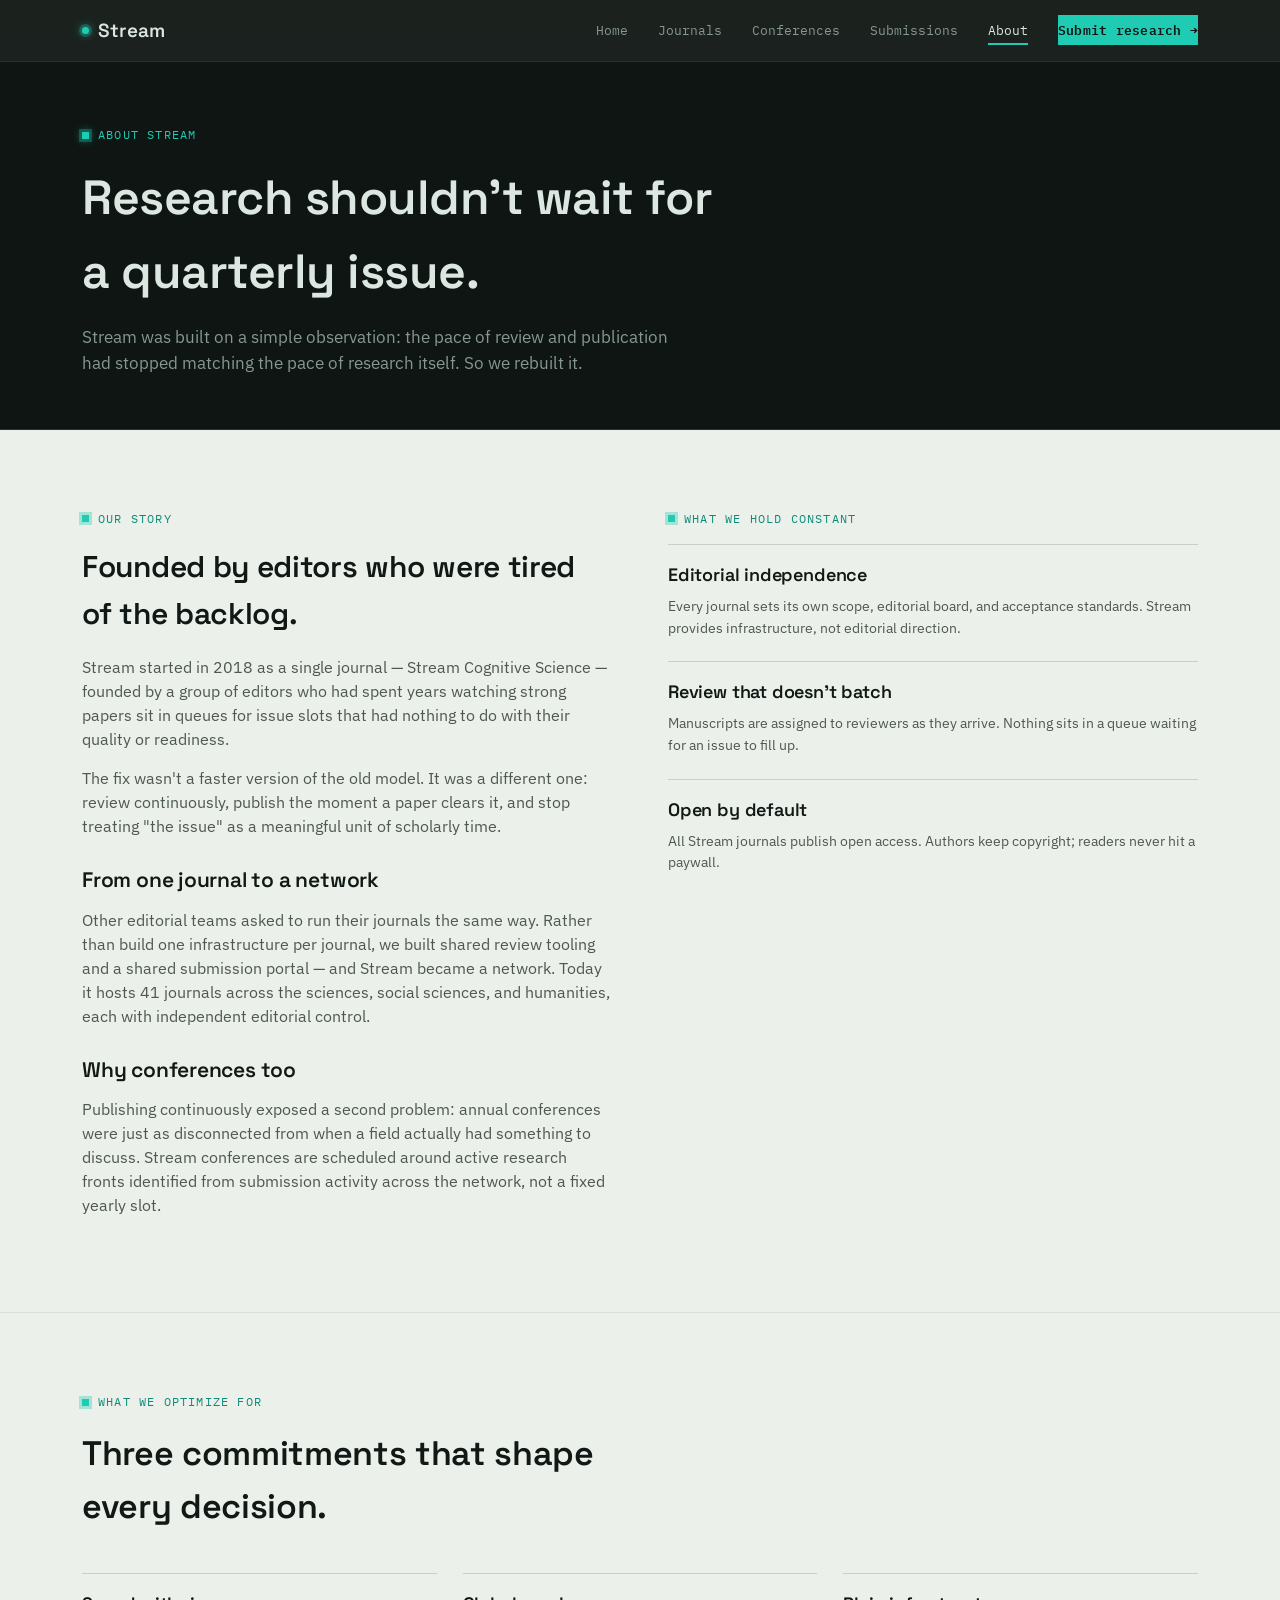
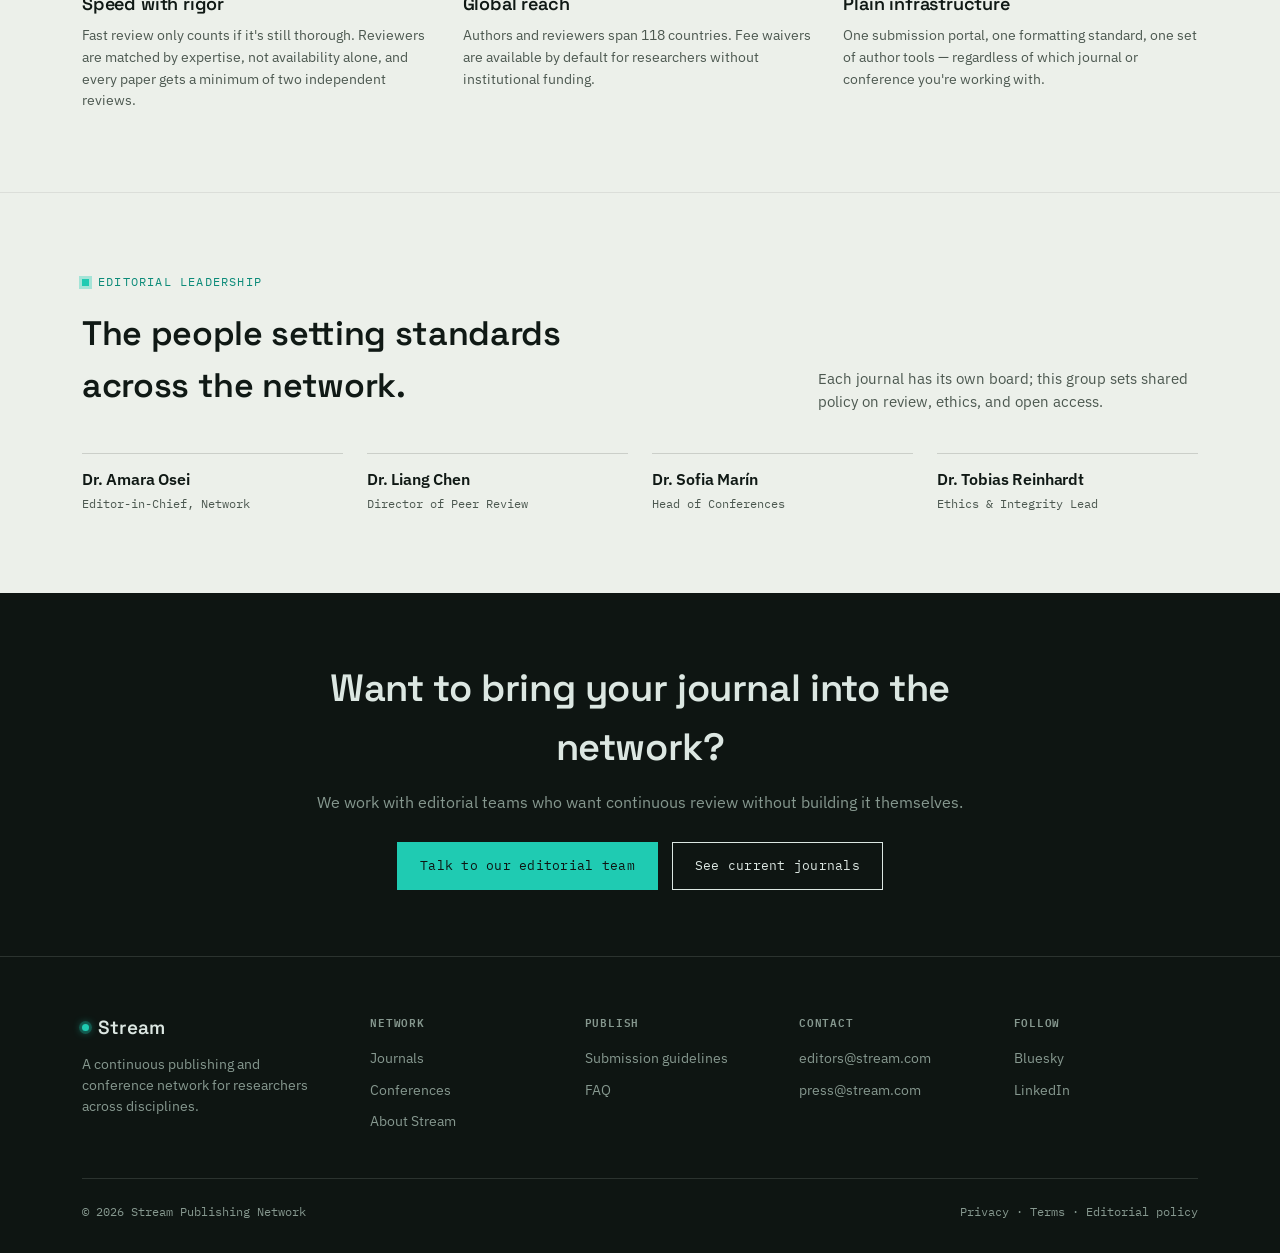
==== about.html @ e1306d45 "Initial commit" ====
<!DOCTYPE html>
<html lang="en">
<head>
<meta charset="UTF-8">
<meta name="viewport" content="width=device-width, initial-scale=1.0">
<title>About — Stream</title>
<meta name="description" content="Why Stream exists, how the network is run, and who's behind it.">
<link rel="stylesheet" href="style.css">
</head>
<body>

<header class="site-header">
  <nav class="nav">
    <a href="index.html" class="logo">
      <span class="live-dot"></span>Stream
    </a>
    <ul class="nav-links">
      <li><a href="index.html">Home</a></li>
      <li><a href="journals.html">Journals</a></li>
      <li><a href="conferences.html">Conferences</a></li>
      <li><a href="submissions.html">Submissions</a></li>
      <li><a href="about.html" class="active">About</a></li>
      <li><a href="submissions.html" class="nav-cta">Submit research →</a></li>
    </ul>
    <button class="nav-toggle" aria-label="Toggle menu"><span></span><span></span><span></span></button>
  </nav>
</header>

<section class="page-hero">
  <div class="wrap">
    <div class="eyebrow">About Stream</div>
    <h1>Research shouldn't wait for<br>a quarterly issue.</h1>
    <p class="lede">Stream was built on a simple observation: the pace of review and publication had stopped matching the pace of research itself. So we rebuilt it.</p>
  </div>
</section>

<section class="section">
  <div class="wrap two-col">
    <div class="prose reveal">
      <div class="eyebrow">Our story</div>
      <h2 style="font-size:30px;margin-bottom:18px;">Founded by editors who were tired of the backlog.</h2>
      <p>Stream started in 2018 as a single journal — Stream Cognitive Science — founded by a group of editors who had spent years watching strong papers sit in queues for issue slots that had nothing to do with their quality or readiness.</p>
      <p>The fix wasn't a faster version of the old model. It was a different one: review continuously, publish the moment a paper clears it, and stop treating "the issue" as a meaningful unit of scholarly time.</p>
      <h3>From one journal to a network</h3>
      <p>Other editorial teams asked to run their journals the same way. Rather than build one infrastructure per journal, we built shared review tooling and a shared submission portal — and Stream became a network. Today it hosts 41 journals across the sciences, social sciences, and humanities, each with independent editorial control.</p>
      <h3>Why conferences too</h3>
      <p>Publishing continuously exposed a second problem: annual conferences were just as disconnected from when a field actually had something to discuss. Stream conferences are scheduled around active research fronts identified from submission activity across the network, not a fixed yearly slot.</p>
    </div>
    <div class="reveal">
      <div class="eyebrow">What we hold constant</div>
      <div class="value-grid" style="grid-template-columns:1fr;gap:22px;">
        <div class="value-card">
          <h3>Editorial independence</h3>
          <p>Every journal sets its own scope, editorial board, and acceptance standards. Stream provides infrastructure, not editorial direction.</p>
        </div>
        <div class="value-card">
          <h3>Review that doesn't batch</h3>
          <p>Manuscripts are assigned to reviewers as they arrive. Nothing sits in a queue waiting for an issue to fill up.</p>
        </div>
        <div class="value-card">
          <h3>Open by default</h3>
          <p>All Stream journals publish open access. Authors keep copyright; readers never hit a paywall.</p>
        </div>
      </div>
    </div>
  </div>
</section>

<section class="section">
  <div class="wrap">
    <div class="section-head">
      <div>
        <div class="eyebrow">What we optimize for</div>
        <h2 class="reveal">Three commitments that shape every decision.</h2>
      </div>
    </div>
    <div class="value-grid">
      <div class="value-card reveal">
        <h3>Speed with rigor</h3>
        <p>Fast review only counts if it's still thorough. Reviewers are matched by expertise, not availability alone, and every paper gets a minimum of two independent reviews.</p>
      </div>
      <div class="value-card reveal">
        <h3>Global reach</h3>
        <p>Authors and reviewers span 118 countries. Fee waivers are available by default for researchers without institutional funding.</p>
      </div>
      <div class="value-card reveal">
        <h3>Plain infrastructure</h3>
        <p>One submission portal, one formatting standard, one set of author tools — regardless of which journal or conference you're working with.</p>
      </div>
    </div>
  </div>
</section>

<section class="section" style="border-bottom:none;">
  <div class="wrap">
    <div class="section-head">
      <div>
        <div class="eyebrow">Editorial leadership</div>
        <h2 class="reveal">The people setting standards across the network.</h2>
      </div>
      <p class="reveal">Each journal has its own board; this group sets shared policy on review, ethics, and open access.</p>
    </div>
    <div class="people-grid">
      <div class="person reveal"><h3>Dr. Amara Osei</h3><span>Editor-in-Chief, Network</span></div>
      <div class="person reveal"><h3>Dr. Liang Chen</h3><span>Director of Peer Review</span></div>
      <div class="person reveal"><h3>Dr. Sofia Marín</h3><span>Head of Conferences</span></div>
      <div class="person reveal"><h3>Dr. Tobias Reinhardt</h3><span>Ethics &amp; Integrity Lead</span></div>
    </div>
  </div>
</section>

<section class="cta-banner">
  <div class="wrap">
    <h2>Want to bring your journal into the network?</h2>
    <p>We work with editorial teams who want continuous review without building it themselves.</p>
    <div class="hero-actions">
      <a href="mailto:editors@stream.com" class="btn btn-primary">Talk to our editorial team</a>
      <a href="journals.html" class="btn btn-ghost">See current journals</a>
    </div>
  </div>
</section>

<footer class="site-footer">
  <div class="wrap">
    <div class="footer-top">
      <div class="footer-brand">
        <a href="index.html" class="logo">
          <span class="live-dot"></span>Stream
        </a>
        <p>A continuous publishing and conference network for researchers across disciplines.</p>
      </div>
      <div class="footer-col">
        <h4>Network</h4>
        <a href="journals.html">Journals</a>
        <a href="conferences.html">Conferences</a>
        <a href="about.html">About Stream</a>
      </div>
      <div class="footer-col">
        <h4>Publish</h4>
        <a href="submissions.html">Submission guidelines</a>
        <a href="submissions.html#faq">FAQ</a>
      </div>
      <div class="footer-col">
        <h4>Contact</h4>
        <a href="mailto:editors@stream.com">editors@stream.com</a>
        <a href="mailto:press@stream.com">press@stream.com</a>
      </div>
      <div class="footer-col">
        <h4>Follow</h4>
        <a href="#">Bluesky</a>
        <a href="#">LinkedIn</a>
      </div>
    </div>
    <div class="footer-bottom">
      <span>© 2026 Stream Publishing Network</span>
      <span>Privacy · Terms · Editorial policy</span>
    </div>
  </div>
</footer>

<script src="main.js"></script>
</body>
</html>
---- style.css ----
/* =========================================================
   STREAM — design tokens
   Concept: the visual language of a stream-gauge / hydrology
   instrument network, not an editorial journal. Dark instrument
   panel for chrome + data, pale "chart paper" for reading sections.
   ========================================================= */
@import url('https://fonts.googleapis.com/css2?family=Space+Grotesk:wght@400;500;600;700&family=IBM+Plex+Sans:wght@400;500;600&family=IBM+Plex+Mono:wght@400;500;600&display=swap');

:root{
  --ink: #0E1512;
  --ink-raised: #161F1B;
  --ink-line: rgba(220,231,227,0.14);
  --ink-line-soft: rgba(220,231,227,0.07);
  --on-dark: #DCE7E2;
  --on-dark-soft: #86988F;

  --paper: #ECF0EA;
  --paper-raised: #E1E8DF;
  --line: rgba(14,21,18,0.15);
  --line-soft: rgba(14,21,18,0.08);
  --text: #101915;
  --text-soft: #4C5850;

  --flow: #1FCBB2;
  --flow-deep: #0C8B79;
  --flow-glow: rgba(31,203,178,0.35);
  --amber: #FFB238;
  --alert: #FF6B4A;

  --display: 'Space Grotesk', 'Arial Narrow', sans-serif;
  --body: 'IBM Plex Sans', -apple-system, BlinkMacSystemFont, sans-serif;
  --mono: 'IBM Plex Mono', ui-monospace, monospace;

  --max: 1180px;
}

*{box-sizing:border-box;}
html{scroll-behavior:smooth;}
body{
  margin:0;
  background:var(--paper);
  color:var(--text);
  font-family:var(--body);
  font-size:16px;
  line-height:1.55;
  -webkit-font-smoothing:antialiased;
}
img{max-width:100%;display:block;}
a{color:inherit;text-decoration:none;}
ul{margin:0;padding:0;list-style:none;}
h1,h2,h3,h4{font-family:var(--display);font-weight:600;margin:0;letter-spacing:-.01em;}
p{margin:0;}

.wrap{max-width:var(--max);margin:0 auto;padding:0 32px;}
@media (max-width:640px){.wrap{padding:0 20px;}}

/* -------------------- eyebrow / station label -------------------- */
.eyebrow{
  display:flex;align-items:center;gap:9px;
  font-family:var(--mono);font-size:12px;letter-spacing:.1em;text-transform:uppercase;
  color:var(--flow-deep);margin-bottom:16px;
}
.eyebrow::before{
  content:"";width:7px;height:7px;flex-shrink:0;
  background:var(--flow);
  box-shadow:0 0 0 3px var(--flow-glow);
}
.hero .eyebrow, .page-hero .eyebrow{color:var(--flow);}
.hero .eyebrow::before, .page-hero .eyebrow::before{box-shadow:0 0 0 3px rgba(31,203,178,.28), 0 0 10px var(--flow);}

/* -------------------- header / nav (permanent instrument bar) -------------------- */
.site-header{
  position:sticky;top:0;z-index:50;
  background:rgba(14,21,18,0.94);
  backdrop-filter:blur(10px);
  border-bottom:1px solid var(--ink-line-soft);
}
.nav{
  display:flex;align-items:center;justify-content:space-between;
  padding:16px 32px;max-width:var(--max);margin:0 auto;
}
.logo{
  font-family:var(--display);font-size:19px;font-weight:600;letter-spacing:.01em;
  display:flex;align-items:center;gap:9px;color:var(--on-dark);
}
.logo .live-dot{
  width:7px;height:7px;border-radius:50%;background:var(--flow);
  box-shadow:0 0 0 3px rgba(31,203,178,.25),0 0 8px var(--flow);
  animation:pulse 2.4s ease-in-out infinite;flex-shrink:0;
}
.logo svg{display:none;}
@keyframes pulse{0%,100%{opacity:1;}50%{opacity:.35;}}
.nav-links{display:flex;align-items:center;gap:30px;font-family:var(--mono);font-size:13px;}
.nav-links a{position:relative;padding:4px 0;color:var(--on-dark-soft);transition:color .2s ease;}
.nav-links a:hover, .nav-links a.active{color:var(--on-dark);}
.nav-links a.active::after{content:"";position:absolute;left:0;right:0;bottom:-2px;height:2px;background:var(--flow);}
.nav-cta{
  background:var(--flow);color:var(--ink) !important;padding:9px 16px;
  font-size:12.5px;letter-spacing:.02em;font-weight:600;
  transition:background .2s ease, transform .2s ease;
}
.nav-cta:hover{background:var(--on-dark);transform:translateY(-1px);}
.nav-toggle{display:none;background:none;border:0;cursor:pointer;padding:6px;}
.nav-toggle span{display:block;width:22px;height:2px;background:var(--on-dark);margin:5px 0;transition:.2s;}

@media (max-width:860px){
  .nav-links{
    position:fixed;inset:0 0 auto auto;top:57px;right:0;
    background:var(--ink-raised);flex-direction:column;align-items:flex-start;
    width:min(78vw,320px);height:calc(100vh - 57px);padding:30px 28px;gap:22px;
    border-left:1px solid var(--ink-line);
    transform:translateX(100%);transition:transform .3s ease;
  }
  .nav-links.open{transform:translateX(0);}
  .nav-toggle{display:block;}
  .nav-cta{margin-top:6px;}
}

/* -------------------- buttons -------------------- */
.btn{
  display:inline-flex;align-items:center;gap:8px;font-family:var(--mono);font-size:13px;
  letter-spacing:.02em;padding:13px 22px;border:1px solid var(--text);cursor:pointer;
  transition:all .2s ease;
}
.btn-primary{background:var(--text);color:var(--paper);}
.btn-primary:hover{background:var(--flow-deep);border-color:var(--flow-deep);color:#fff;transform:translateY(-1px);}
.btn-ghost{background:transparent;color:var(--text);}
.btn-ghost:hover{background:var(--text);color:var(--paper);}
.btn-arrow{transition:transform .2s ease;}
.btn:hover .btn-arrow{transform:translateX(3px);}

.hero .btn, .page-hero .btn, .cta-banner .btn{border-color:var(--on-dark);color:var(--on-dark);}
.hero .btn-primary, .page-hero .btn-primary, .cta-banner .btn-primary{background:var(--flow);border-color:var(--flow);color:var(--ink);}
.hero .btn-primary:hover, .page-hero .btn-primary:hover, .cta-banner .btn-primary:hover{background:var(--on-dark);border-color:var(--on-dark);}
.hero .btn-ghost:hover, .page-hero .btn-ghost:hover, .cta-banner .btn-ghost:hover{background:var(--on-dark);color:var(--ink);}

/* -------------------- hero: instrument panel + hydrograph -------------------- */
.hero{
  position:relative;overflow:hidden;padding:88px 0 0;
  background:var(--ink);color:var(--on-dark);
  border-bottom:1px solid var(--ink-line);
}
.hero-grid{display:grid;grid-template-columns:1.1fr .9fr;gap:20px;align-items:end;}
.hero-inner{position:relative;z-index:1;padding-bottom:56px;}
.hero h1{font-size:clamp(36px,5.2vw,58px);line-height:1.04;color:var(--on-dark);}
.hero h1 em{color:var(--flow);font-style:normal;}
.hero p.lede{font-size:17.5px;color:var(--on-dark-soft);max-width:480px;margin-top:20px;font-family:var(--body);}
.hero-actions{display:flex;gap:14px;margin-top:32px;flex-wrap:wrap;}

.gauge-panel{
  position:relative;border:1px solid var(--ink-line);background:var(--ink-raised);
  padding:20px 22px 0;align-self:end;
}
.gauge-head{display:flex;justify-content:space-between;align-items:baseline;font-family:var(--mono);font-size:11px;letter-spacing:.06em;color:var(--on-dark-soft);text-transform:uppercase;padding-bottom:14px;border-bottom:1px solid var(--ink-line-soft);}
.gauge-head b{color:var(--flow);font-weight:600;}
.gauge-svg{width:100%;height:auto;display:block;}
.gauge-foot{display:flex;justify-content:space-between;font-family:var(--mono);font-size:11px;color:var(--on-dark-soft);padding:12px 0 18px;}
.gauge-foot .reading{color:var(--flow);font-size:20px;font-weight:600;font-family:var(--display);}

.page-hero{padding:64px 0 52px;background:var(--ink);color:var(--on-dark);border-bottom:1px solid var(--ink-line);}
.page-hero h1{font-size:clamp(32px,4.6vw,48px);color:var(--on-dark);}
.page-hero p.lede{font-size:17px;color:var(--on-dark-soft);max-width:600px;margin-top:14px;font-family:var(--body);}

/* -------------------- confluence stat strip (dark readout) -------------------- */
.confluence{background:var(--ink-raised);border-bottom:1px solid var(--ink-line);}
.confluence .wrap{display:grid;grid-template-columns:repeat(4,1fr);padding:26px 32px;}
.confluence-item{padding:0 24px;border-left:1px solid var(--ink-line);}
.confluence-item:first-child{border-left:none;padding-left:0;}
.confluence-num{font-family:var(--display);font-size:28px;color:var(--flow);text-shadow:0 0 18px rgba(31,203,178,.3);}
.confluence-label{font-family:var(--mono);font-size:11px;letter-spacing:.07em;text-transform:uppercase;color:var(--on-dark-soft);margin-top:5px;}
@media (max-width:760px){.confluence .wrap{grid-template-columns:repeat(2,1fr);gap:22px 0;}.confluence-item{border-left:none;padding-left:0;}}

/* -------------------- section rhythm -------------------- */
.section{padding:80px 0;border-bottom:1px solid var(--line-soft);}
.section-head{display:flex;justify-content:space-between;align-items:flex-end;gap:20px;margin-bottom:40px;flex-wrap:wrap;}
.section-head h2{font-size:clamp(26px,3.4vw,34px);max-width:520px;}
.section-head p{color:var(--text-soft);max-width:380px;font-size:14.5px;}

/* -------------------- tributary / journal cards (gauge station plaques) -------------------- */
.tributaries{display:grid;grid-template-columns:repeat(auto-fit,minmax(258px,1fr));gap:1px;background:var(--line);border:1px solid var(--line);}
.trib-card{background:var(--paper);padding:26px 24px;transition:background .2s ease;}
.trib-card:hover{background:var(--paper-raised);}
.trib-code{font-family:var(--mono);font-size:11px;color:var(--text-soft);letter-spacing:.05em;display:flex;justify-content:space-between;align-items:center;}
.trib-code .dot{width:5px;height:5px;background:var(--flow);border-radius:50%;box-shadow:0 0 0 2px var(--flow-glow);}
.trib-card h3{font-size:19px;margin-top:12px;line-height:1.25;}
.trib-card p{color:var(--text-soft);font-size:14px;margin-top:9px;}
.trib-spark{width:100%;height:34px;margin-top:16px;display:block;}
.trib-meta{margin-top:10px;font-family:var(--mono);font-size:11.5px;color:var(--text-soft);display:flex;gap:14px;border-top:1px solid var(--line-soft);padding-top:12px;}

/* -------------------- conference stops (gauge network route) -------------------- */
.river-map{position:relative;padding-left:30px;border-left:2px solid var(--line);background-image:repeating-linear-gradient(to bottom, var(--line) 0 1px, transparent 1px 24px);background-position:-2px 0;background-size:2px 100%;background-repeat:repeat-y;}
.stop{position:relative;padding-bottom:42px;}
.stop:last-child{padding-bottom:0;}
.stop::before{
  content:"";position:absolute;left:-37px;top:4px;width:10px;height:10px;
  background:var(--paper);border:2px solid var(--flow-deep);
}
.stop-date{font-family:var(--mono);font-size:12px;color:var(--flow-deep);letter-spacing:.04em;}
.stop h3{font-size:21px;margin-top:7px;}
.stop p{color:var(--text-soft);margin-top:8px;font-size:14.5px;max-width:560px;}
.stop-loc{font-family:var(--mono);font-size:12px;color:var(--text-soft);margin-top:10px;display:block;}

/* -------------------- process -------------------- */
.process{display:grid;grid-template-columns:repeat(4,1fr);gap:26px;}
.process-step{border-top:2px solid var(--text);padding-top:16px;}
.process-num{font-family:var(--mono);font-size:11px;color:var(--flow-deep);}
.process-step h3{font-size:18px;margin-top:9px;}
.process-step p{font-size:13.5px;color:var(--text-soft);margin-top:7px;}
@media (max-width:860px){.process{grid-template-columns:repeat(2,1fr);}}
@media (max-width:520px){.process{grid-template-columns:1fr;}}

/* -------------------- dispatches -------------------- */
.dispatches{display:grid;grid-template-columns:repeat(3,1fr);gap:1px;background:var(--line);border:1px solid var(--line);}
.dispatch{background:var(--paper);padding:28px 24px;}
.dispatch blockquote{font-family:var(--display);font-weight:500;font-size:17px;line-height:1.4;margin:0;color:var(--text);}
.dispatch cite{display:block;margin-top:15px;font-style:normal;font-family:var(--mono);font-size:11.5px;color:var(--text-soft);}
@media (max-width:860px){.dispatches{grid-template-columns:1fr;}}

/* -------------------- cta banner -------------------- */
.cta-banner{background:var(--ink);color:var(--on-dark);padding:66px 0;text-align:center;border-bottom:1px solid var(--ink-line);}
.cta-banner h2{color:var(--on-dark);font-size:clamp(26px,3.6vw,38px);max-width:620px;margin:0 auto;}
.cta-banner p{color:var(--on-dark-soft);margin-top:13px;font-size:15.5px;}
.cta-banner .hero-actions{justify-content:center;margin-top:28px;}

/* -------------------- footer -------------------- */
.site-footer{padding:56px 0 32px;background:var(--ink);color:var(--on-dark);}
.footer-top{display:grid;grid-template-columns:1.4fr repeat(4,1fr);gap:30px;padding-bottom:40px;border-bottom:1px solid var(--ink-line);}
.footer-brand .logo{margin-bottom:12px;color:var(--on-dark);}
.footer-brand p{color:var(--on-dark-soft);font-size:13.5px;max-width:240px;}
.footer-col h4{font-family:var(--mono);font-size:11px;letter-spacing:.07em;text-transform:uppercase;color:var(--on-dark-soft);margin-bottom:13px;}
.footer-col a{display:block;font-size:14px;padding:5px 0;color:var(--on-dark-soft);transition:color .15s ease;}
.footer-col a:hover{color:var(--flow);}
.footer-bottom{display:flex;justify-content:space-between;padding-top:24px;font-family:var(--mono);font-size:11.5px;color:var(--on-dark-soft);flex-wrap:wrap;gap:10px;}
@media (max-width:860px){.footer-top{grid-template-columns:repeat(2,1fr);}}
@media (max-width:520px){.footer-top{grid-template-columns:1fr;}}

/* -------------------- generic content blocks -------------------- */
.two-col{display:grid;grid-template-columns:1fr 1fr;gap:56px;}
@media (max-width:860px){.two-col{grid-template-columns:1fr;}}
.prose p{color:var(--text-soft);font-size:15.5px;margin-bottom:15px;}
.prose h3{font-size:21px;margin:26px 0 11px;}

.value-grid{display:grid;grid-template-columns:repeat(3,1fr);gap:26px;}
@media (max-width:760px){.value-grid{grid-template-columns:1fr;}}
.value-card{padding-top:16px;border-top:1px solid var(--line);}
.value-card h3{font-size:18px;margin-bottom:7px;}
.value-card p{color:var(--text-soft);font-size:14px;}

.people-grid{display:grid;grid-template-columns:repeat(4,1fr);gap:24px;}
@media (max-width:860px){.people-grid{grid-template-columns:repeat(2,1fr);}}
.person{padding-top:13px;border-top:1px solid var(--line);}
.person h3{font-size:15.5px;font-family:var(--body);font-weight:600;}
.person span{display:block;font-family:var(--mono);font-size:11.5px;color:var(--text-soft);margin-top:4px;}

.checklist{display:flex;flex-direction:column;gap:13px;}
.checklist li{display:flex;gap:12px;font-size:14.5px;color:var(--text-soft);align-items:flex-start;}
.checklist li::before{content:"—";color:var(--flow-deep);flex-shrink:0;font-family:var(--mono);}

table.timeline{width:100%;border-collapse:collapse;margin-top:6px;}
table.timeline th{font-family:var(--mono);font-size:11px;text-transform:uppercase;letter-spacing:.06em;color:var(--text-soft);text-align:left;padding:10px 14px;border-bottom:1px solid var(--line);}
table.timeline td{padding:13px 14px;border-bottom:1px solid var(--line-soft);font-size:14px;}
table.timeline td:first-child{font-family:var(--mono);color:var(--flow-deep);white-space:nowrap;}

.faq-item{border-top:1px solid var(--line);padding:20px 0;}
.faq-item h3{font-size:16.5px;margin-bottom:7px;}
.faq-item p{color:var(--text-soft);font-size:14px;}

.filter-row{display:flex;gap:10px;flex-wrap:wrap;margin-bottom:34px;}
.filter-pill{font-family:var(--mono);font-size:12px;padding:8px 16px;border:1px solid var(--line);color:var(--text-soft);cursor:pointer;transition:all .15s ease;background:transparent;}
.filter-pill:hover, .filter-pill.active{border-color:var(--flow-deep);color:var(--flow-deep);background:var(--paper-raised);}

/* scroll reveal */
.reveal{opacity:0;transform:translateY(14px);transition:opacity .6s ease, transform .6s ease;}
.reveal.in{opacity:1;transform:translateY(0);}
@media (prefers-reduced-motion: reduce){
  .reveal{opacity:1;transform:none;transition:none;}
  .logo .live-dot{animation:none;}
  html{scroll-behavior:auto;}
}
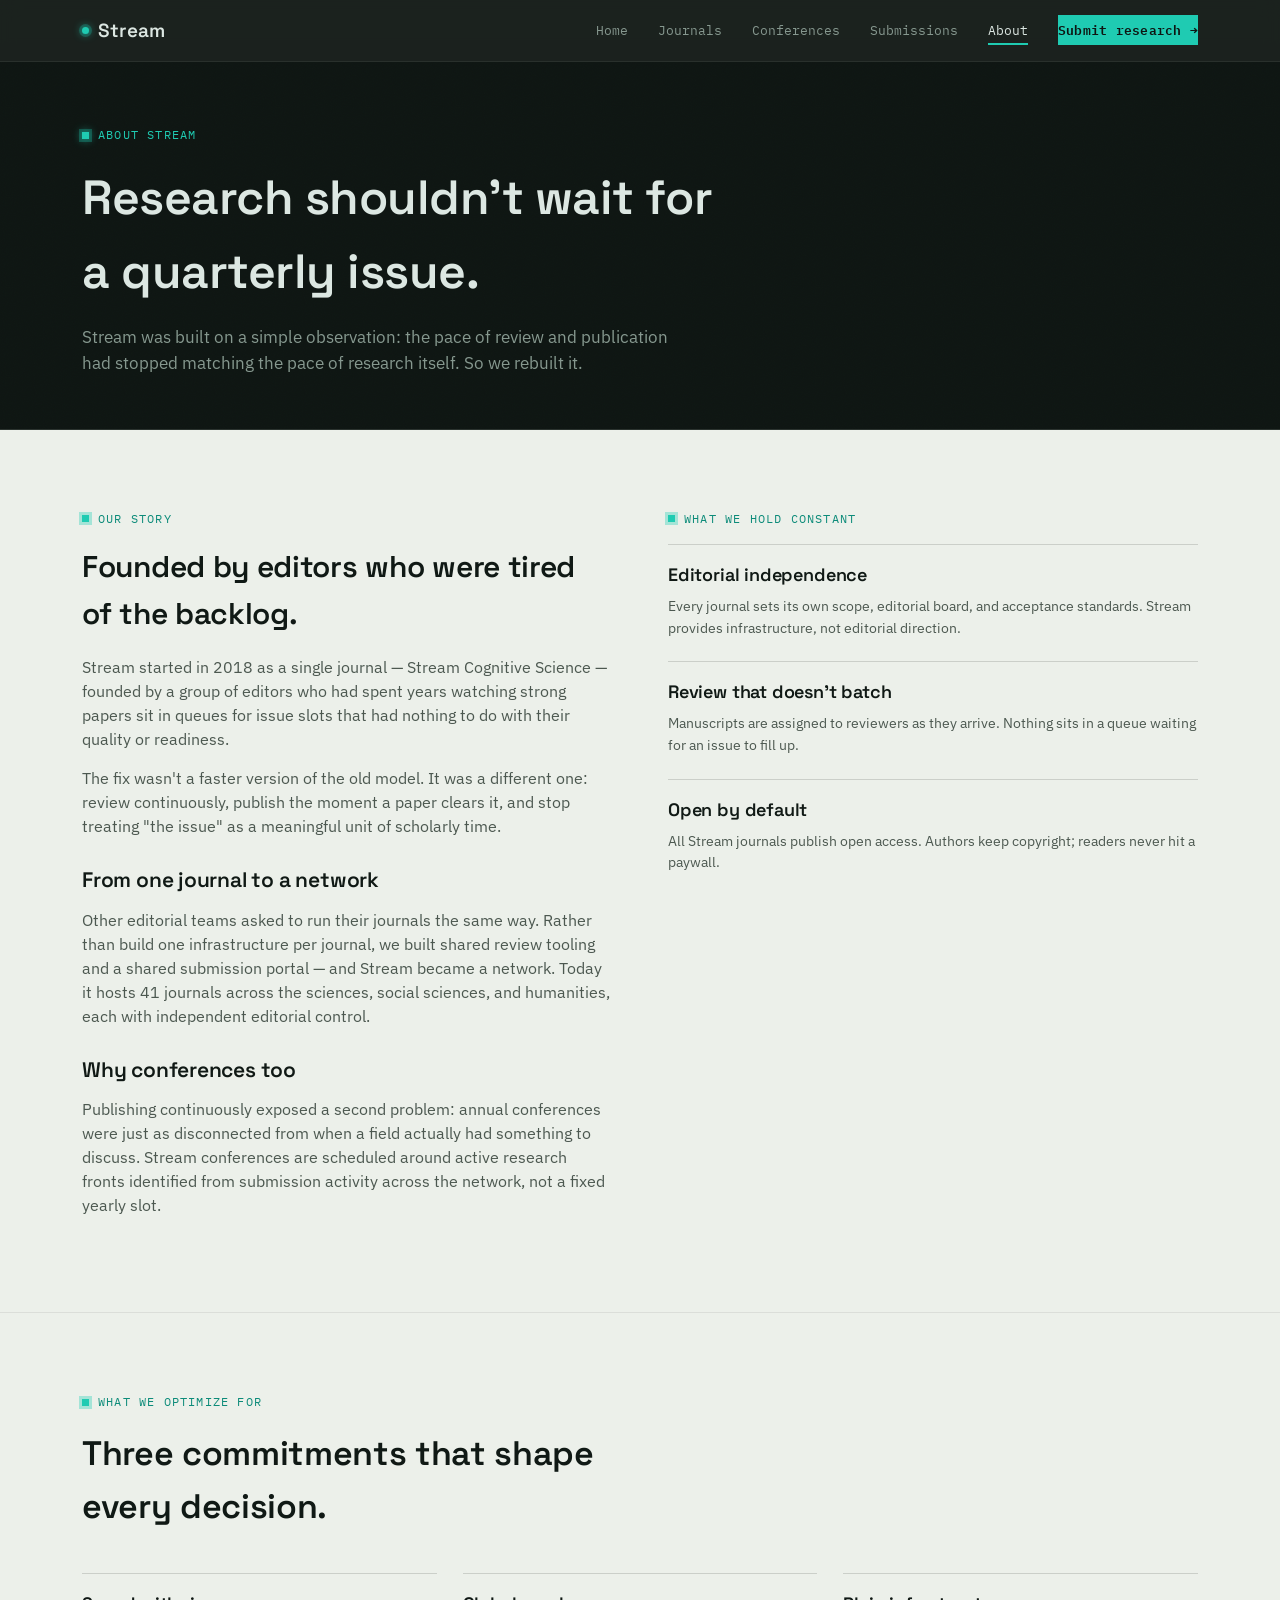
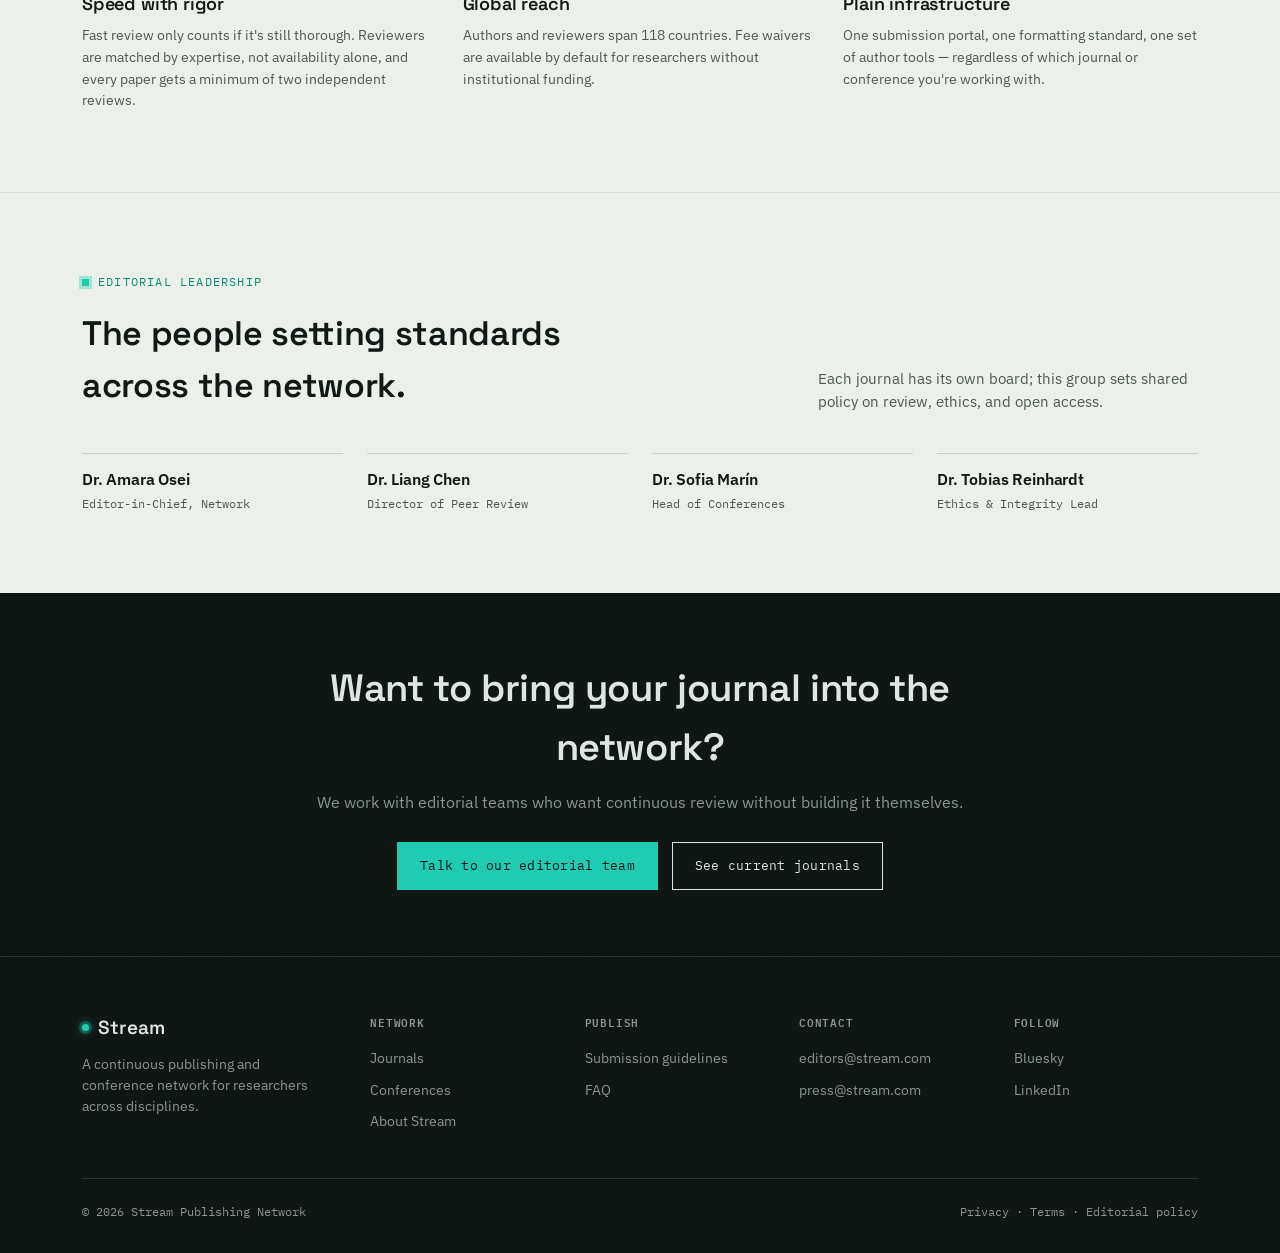
==== commit 6ff8b10d: "Initial commit" ====
--- a/about.html
+++ b/about.html
@@ -20,7 +20,7 @@
       <li><a href="conferences.html">Conferences</a></li>
       <li><a href="submissions.html">Submissions</a></li>
       <li><a href="about.html" class="active">About</a></li>
-      <li><a href="submissions.html" class="nav-cta">Submit research →</a></li>
+      <li><a href="submissions.html#submission-form" class="nav-cta">Submit research →</a></li>
     </ul>
     <button class="nav-toggle" aria-label="Toggle menu"><span></span><span></span><span></span></button>
   </nav>
--- a/style.css
+++ b/style.css
@@ -269,6 +269,105 @@
 .filter-pill{font-family:var(--mono);font-size:12px;padding:8px 16px;border:1px solid var(--line);color:var(--text-soft);cursor:pointer;transition:all .15s ease;background:transparent;}
 .filter-pill:hover, .filter-pill.active{border-color:var(--flow-deep);color:var(--flow-deep);background:var(--paper-raised);}
 
+/* -------------------- submission form -------------------- */
+.submit-form{max-width:820px;}
+.form-grid{display:grid;grid-template-columns:1fr 1fr;gap:20px 24px;margin-bottom:28px;}
+.field{display:flex;flex-direction:column;gap:7px;}
+.field-wide{grid-column:1 / -1;}
+.field label{font-family:var(--mono);font-size:12px;letter-spacing:.03em;color:var(--text-soft);}
+.field input[type=text], .field input[type=email], .field select, .field textarea, .field input[type=file]{
+  font-family:var(--body);font-size:14.5px;padding:11px 13px;border:1px solid var(--line);
+  background:var(--paper-raised);color:var(--text);width:100%;
+}
+.field input:focus, .field select:focus, .field textarea:focus{outline:none;border-color:var(--flow-deep);}
+.field textarea{resize:vertical;font-family:var(--body);}
+.checkbox-field label{flex-direction:row;align-items:flex-start;gap:10px;font-family:var(--body);font-size:13.5px;color:var(--text-soft);}
+.checkbox-field input{margin-top:3px;width:auto;}
+.form-status{margin-top:16px;font-family:var(--mono);font-size:13px;min-height:16px;}
+.form-status.success{color:var(--flow-deep);}
+.form-status.error{color:var(--alert);}
+#submit-btn:disabled{opacity:.6;cursor:not-allowed;}
+@media (max-width:640px){.form-grid{grid-template-columns:1fr;}}
+
+/* -------------------- scroll progress bar (the "gauge level") -------------------- */
+#scroll-progress{
+  position:fixed;top:0;left:0;height:2.5px;width:0%;
+  background:linear-gradient(90deg,var(--flow-deep),var(--flow));
+  box-shadow:0 0 8px var(--flow-glow);
+  z-index:100;transition:width .08s linear;
+}
+
+/* header gains weight once page is scrolled */
+.site-header{transition:box-shadow .3s ease, background .3s ease;}
+.site-header.scrolled{
+  box-shadow:0 1px 0 var(--ink-line), 0 12px 24px -12px rgba(0,0,0,0.45);
+  background:rgba(14,21,18,0.98);
+}
+
+/* -------------------- cursor spotlight on instrument sections -------------------- */
+.hero, .cta-banner, .page-hero, .confluence{position:relative;}
+.hero::before, .cta-banner::before, .page-hero::before, .confluence::before{
+  content:"";position:absolute;inset:0;pointer-events:none;z-index:0;
+  background:radial-gradient(480px circle at var(--mx,50%) var(--my,20%), rgba(31,203,178,0.10), transparent 65%);
+  opacity:0;transition:opacity .4s ease;
+}
+.hero:hover::before, .cta-banner:hover::before, .page-hero:hover::before, .confluence:hover::before{opacity:1;}
+.hero > *, .cta-banner > *, .page-hero > *{position:relative;z-index:1;}
+
+/* faint grain for tactile depth on dark panels */
+.hero::after, .cta-banner::after, .page-hero::after, .site-footer::before{
+  content:"";position:absolute;inset:0;pointer-events:none;z-index:0;opacity:.5;mix-blend-mode:overlay;
+  background-image:url("data:image/svg+xml,%3Csvg xmlns='http://www.w3.org/2000/svg' width='90' height='90'%3E%3Cfilter id='n'%3E%3CfeTurbulence type='fractalNoise' baseFrequency='0.9' numOctaves='2' stitchTiles='stitch'/%3E%3C/filter%3E%3Crect width='100%25' height='100%25' filter='url(%23n)' opacity='0.4'/%3E%3C/svg%3E");
+}
+.site-footer{position:relative;overflow:hidden;}
+.site-footer::before{opacity:.35;}
+.site-footer > *{position:relative;z-index:1;}
+
+/* -------------------- hero load-in -------------------- */
+.hero-inner > *{animation:fadeUp .7s cubic-bezier(.2,.7,.2,1) both;}
+.hero-inner .eyebrow{animation-delay:.05s;}
+.hero-inner h1{animation-delay:.12s;}
+.hero-inner .lede{animation-delay:.22s;}
+.hero-inner .hero-actions{animation-delay:.32s;}
+@keyframes fadeUp{from{opacity:0;transform:translateY(16px);}to{opacity:1;transform:translateY(0);}}
+
+/* -------------------- SVG draw-in (hydrograph + sparklines) -------------------- */
+.gauge-svg polyline, .trib-spark polyline{
+  stroke-dasharray:1;stroke-dashoffset:1;
+  animation:draw 1.6s cubic-bezier(.2,.7,.2,1) forwards;
+}
+.gauge-svg polyline{animation-delay:.3s;}
+@keyframes draw{to{stroke-dashoffset:0;}}
+
+/* gauge-panel scanning sweep, like an oscilloscope */
+.gauge-panel{overflow:hidden;}
+.gauge-panel::before{
+  content:"";position:absolute;top:20px;bottom:44px;width:60px;
+  background:linear-gradient(90deg, transparent, rgba(31,203,178,.14), transparent);
+  animation:sweep 5s ease-in-out infinite;pointer-events:none;
+}
+@keyframes sweep{0%{left:-10%;}50%{left:100%;}100%{left:-10%;}}
+
+/* -------------------- richer hover states -------------------- */
+.btn-primary{position:relative;overflow:hidden;}
+.btn-primary:hover{box-shadow:0 6px 20px -6px var(--flow-glow);}
+.hero .btn-primary:hover, .page-hero .btn-primary:hover, .cta-banner .btn-primary:hover{box-shadow:0 6px 24px -4px rgba(31,203,178,.45);}
+
+.trib-card{position:relative;transition:background .25s ease, transform .25s ease, box-shadow .25s ease;}
+.trib-card:hover{transform:translateY(-3px);box-shadow:0 14px 30px -18px rgba(12,139,121,.5);z-index:2;}
+.trib-card:hover .trib-spark polyline{stroke:var(--flow);}
+.trib-card:hover .trib-code .dot{box-shadow:0 0 0 4px var(--flow-glow), 0 0 10px var(--flow);}
+
+.value-card, .dispatch{transition:transform .25s ease, box-shadow .25s ease;}
+.value-card:hover{transform:translateY(-2px);}
+.dispatch:hover{background:var(--paper-raised);}
+
+.stop::before{transition:box-shadow .25s ease, transform .25s ease;}
+.stop:hover::before{box-shadow:0 0 0 5px var(--flow-glow);transform:scale(1.15);}
+
+/* count-up stat numbers */
+.confluence-num{font-variant-numeric:tabular-nums;}
+
 /* scroll reveal */
 .reveal{opacity:0;transform:translateY(14px);transition:opacity .6s ease, transform .6s ease;}
 .reveal.in{opacity:1;transform:translateY(0);}
